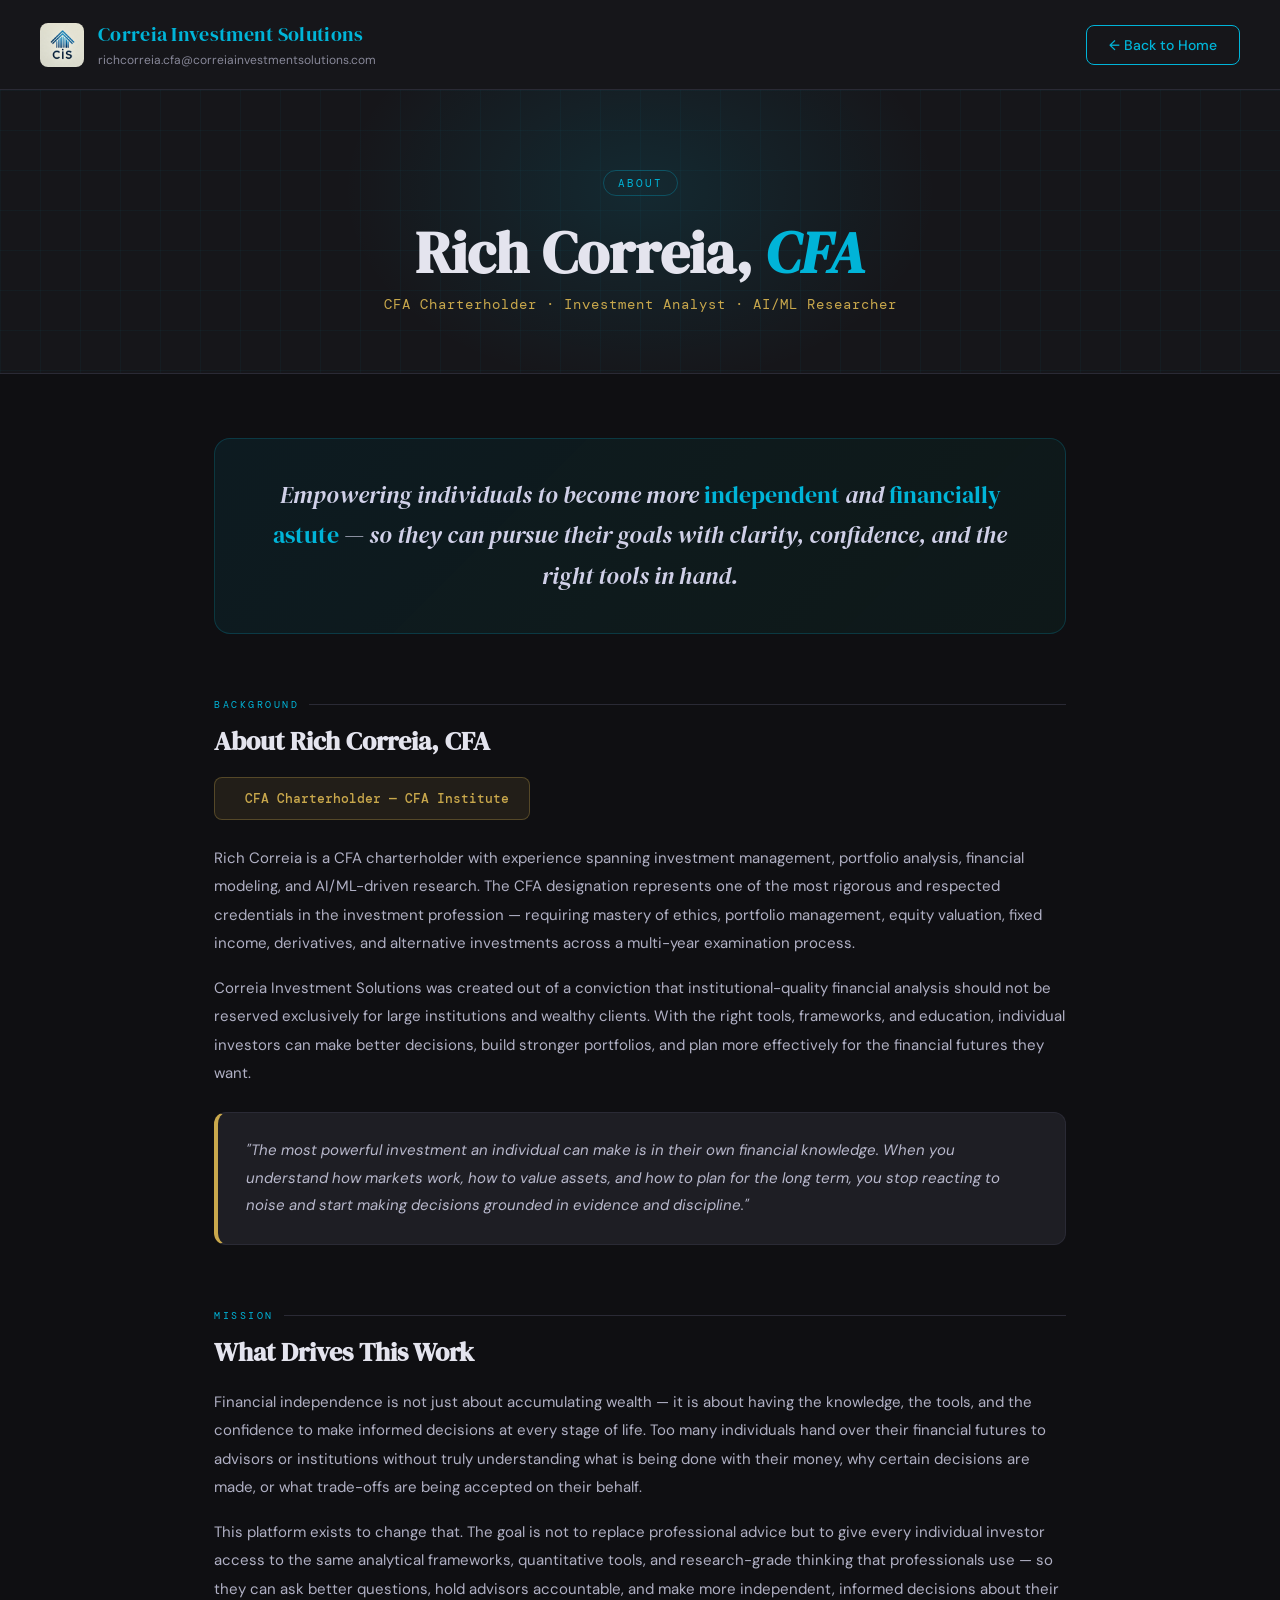
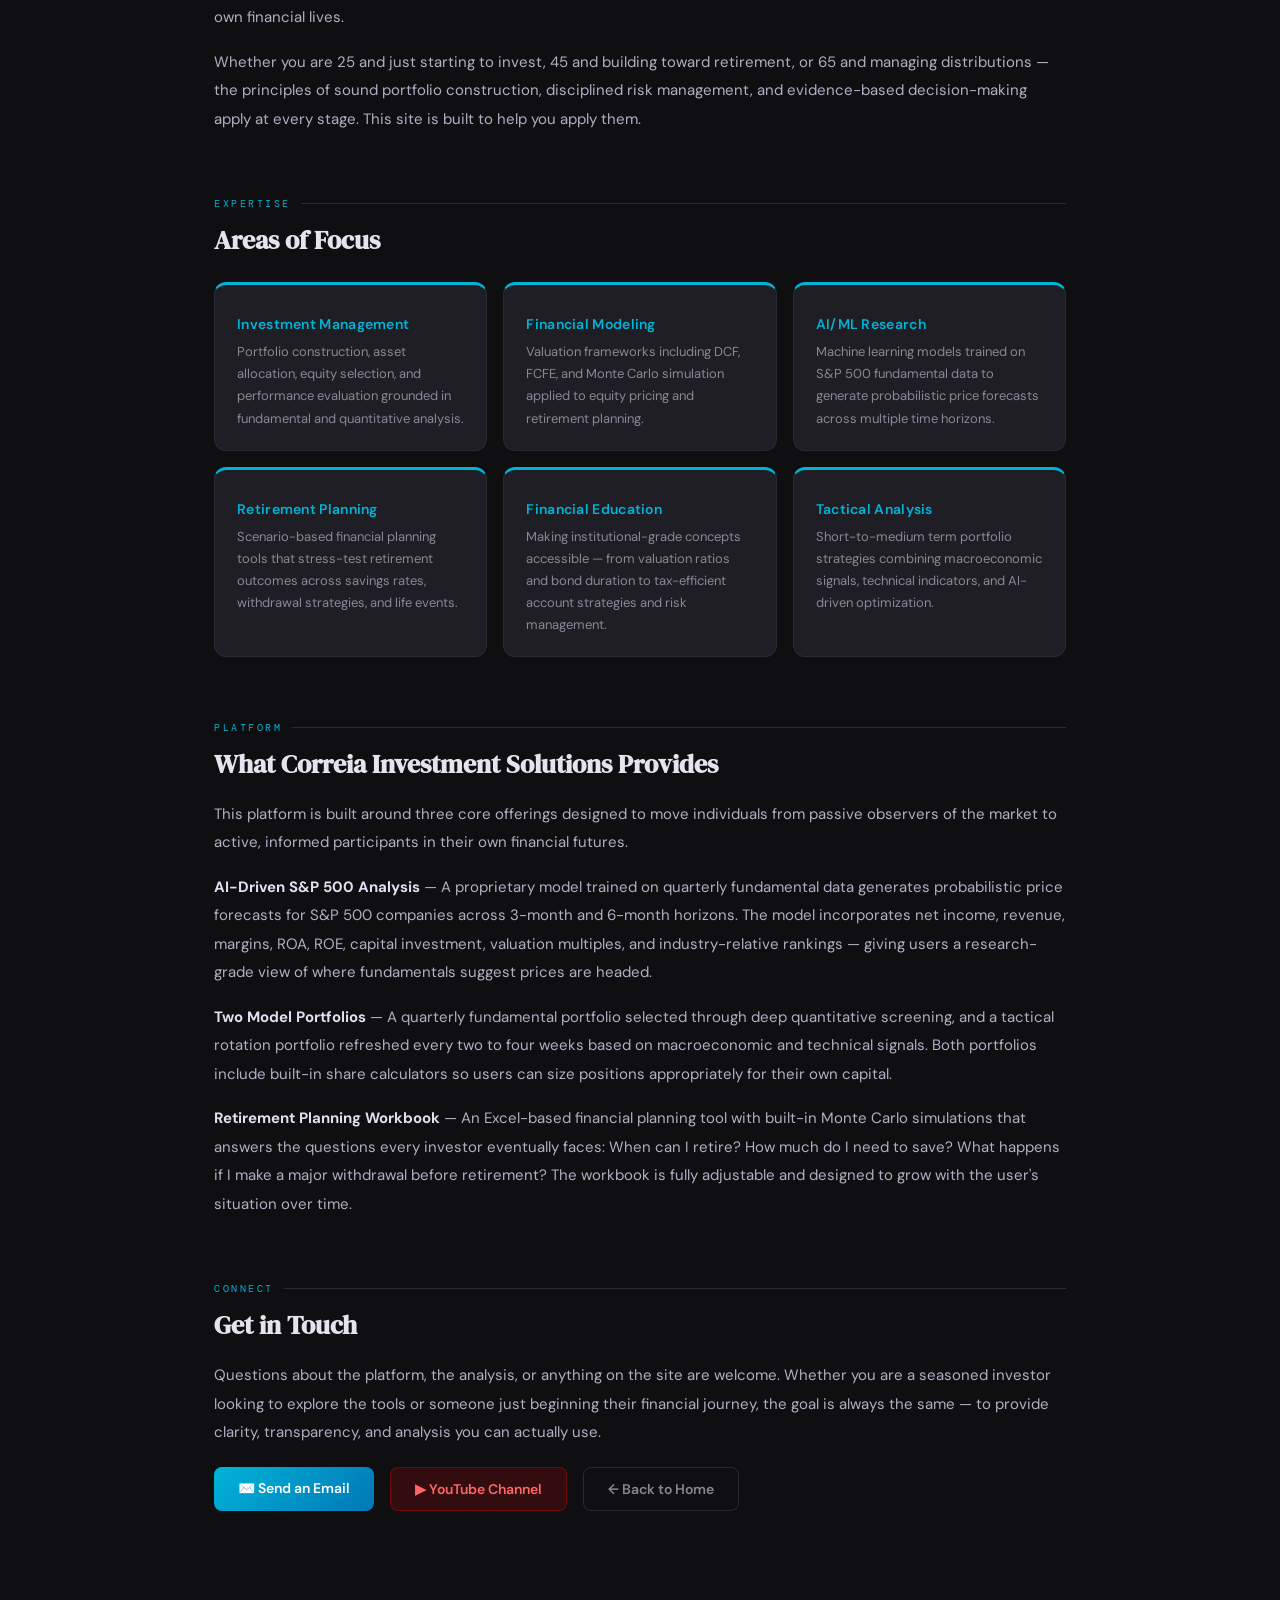
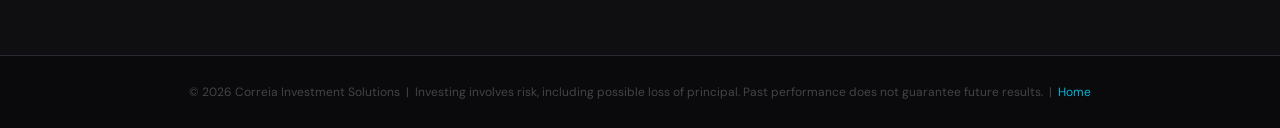
==== about.html @ 6f82992a "commit" ====
<!DOCTYPE html>
<html lang="en">
<head>
  <meta charset="UTF-8" />
  <meta name="viewport" content="width=device-width, initial-scale=1.0" />
  <title>About — Correia Investment Solutions</title>

  <!-- Google tag -->
  <script async src="https://www.googletagmanager.com/gtag/js?id=G-JVTLY699PB"></script>
  <script>
    window.dataLayer = window.dataLayer || [];
    function gtag(){dataLayer.push(arguments);}
    gtag('js', new Date());
    gtag('config', 'G-JVTLY699PB');
  </script>

  <link rel="preconnect" href="https://fonts.googleapis.com" />
  <link href="https://fonts.googleapis.com/css2?family=DM+Serif+Display:ital@0;1&family=DM+Sans:wght@300;400;500;600&family=DM+Mono:wght@400;500&display=swap" rel="stylesheet" />

  <style>
    *, *::before, *::after { box-sizing: border-box; margin: 0; padding: 0; }

    :root {
      --bg:       #0f0f12;
      --surface:  #16161a;
      --surface2: #1e1e24;
      --border:   #2a2a35;
      --cyan:     #00b4d8;
      --gold:     #c9a84c;
      --green:    #00c896;
      --text:     #e4e4ee;
      --muted:    #888899;
    }

    html { scroll-behavior: smooth; }

    body {
      font-family: 'DM Sans', sans-serif;
      background: var(--bg);
      color: var(--text);
      min-height: 100vh;
      overflow-x: hidden;
    }

    /* ===== HEADER ===== */
    .about-header {
      background: var(--surface);
      border-bottom: 1px solid var(--border);
      padding: 20px 40px;
      display: flex;
      align-items: center;
      justify-content: space-between;
      flex-wrap: wrap;
      gap: 12px;
    }

    .header-brand {
      display: flex;
      align-items: center;
      gap: 14px;
    }

    .header-logo {
      width: 44px;
      height: 44px;
      object-fit: contain;
      border-radius: 8px;
    }

    .header-name {
      font-family: 'DM Serif Display', serif;
      font-size: 20px;
      color: var(--cyan);
      letter-spacing: 0.3px;
    }

    .header-email {
      font-size: 12px;
      color: var(--muted);
      margin-top: 2px;
      text-decoration: none;
      transition: color 0.2s;
    }

    .header-email:hover { color: var(--cyan); }

    .back-home-btn {
      padding: 10px 22px;
      background: transparent;
      border: 1px solid var(--cyan);
      color: var(--cyan);
      border-radius: 8px;
      font-family: 'DM Sans', sans-serif;
      font-size: 14px;
      font-weight: 500;
      text-decoration: none;
      transition: all 0.2s ease;
      white-space: nowrap;
    }

    .back-home-btn:hover {
      background: var(--cyan);
      color: #000;
    }

    /* ===== HERO ===== */
    .about-hero {
      position: relative;
      overflow: hidden;
      padding: 80px 40px 60px;
      text-align: center;
      background: var(--surface);
      border-bottom: 1px solid var(--border);
    }

    /* Decorative grid background */
    .about-hero::before {
      content: '';
      position: absolute;
      inset: 0;
      background-image:
        linear-gradient(rgba(0,180,216,0.04) 1px, transparent 1px),
        linear-gradient(90deg, rgba(0,180,216,0.04) 1px, transparent 1px);
      background-size: 40px 40px;
      pointer-events: none;
    }

    /* Radial glow */
    .about-hero::after {
      content: '';
      position: absolute;
      top: -100px;
      left: 50%;
      transform: translateX(-50%);
      width: 600px;
      height: 400px;
      background: radial-gradient(ellipse, rgba(0,180,216,0.12) 0%, transparent 70%);
      pointer-events: none;
    }

    .hero-tag {
      display: inline-block;
      font-family: 'DM Mono', monospace;
      font-size: 11px;
      letter-spacing: 2px;
      text-transform: uppercase;
      color: var(--cyan);
      border: 1px solid rgba(0,180,216,0.3);
      padding: 5px 14px;
      border-radius: 20px;
      margin-bottom: 24px;
      position: relative;
      z-index: 1;
    }

    .hero-title {
      font-family: 'DM Serif Display', serif;
      font-size: clamp(36px, 5vw, 58px);
      color: var(--text);
      line-height: 1.15;
      position: relative;
      z-index: 1;
      margin-bottom: 8px;
    }

    .hero-title span {
      color: var(--cyan);
      font-style: italic;
    }

    .hero-credential {
      font-family: 'DM Mono', monospace;
      font-size: 14px;
      color: var(--gold);
      letter-spacing: 1px;
      position: relative;
      z-index: 1;
      margin-top: 8px;
    }

    /* ===== MAIN CONTENT ===== */
    .about-main {
      max-width: 900px;
      margin: 0 auto;
      padding: 64px 24px 80px;
    }

    /* ===== SECTION BLOCK ===== */
    .about-block {
      margin-bottom: 64px;
      opacity: 0;
      transform: translateY(24px);
      animation: fadeUp 0.6s ease forwards;
    }

    .about-block:nth-child(1) { animation-delay: 0.1s; }
    .about-block:nth-child(2) { animation-delay: 0.2s; }
    .about-block:nth-child(3) { animation-delay: 0.3s; }
    .about-block:nth-child(4) { animation-delay: 0.4s; }
    .about-block:nth-child(5) { animation-delay: 0.5s; }

    @keyframes fadeUp {
      to { opacity: 1; transform: translateY(0); }
    }

    .block-label {
      font-family: 'DM Mono', monospace;
      font-size: 10px;
      letter-spacing: 2.5px;
      text-transform: uppercase;
      color: var(--cyan);
      margin-bottom: 14px;
      display: flex;
      align-items: center;
      gap: 10px;
    }

    .block-label::after {
      content: '';
      flex: 1;
      height: 1px;
      background: var(--border);
    }

    .block-title {
      font-family: 'DM Serif Display', serif;
      font-size: 26px;
      color: var(--text);
      margin-bottom: 18px;
      line-height: 1.3;
    }

    .block-text {
      font-size: 15px;
      color: #b0b0c4;
      line-height: 1.9;
      margin-bottom: 16px;
    }

    .block-text:last-child { margin-bottom: 0; }

    /* ===== HIGHLIGHT BOX ===== */
    .highlight-box {
      background: var(--surface2);
      border: 1px solid var(--border);
      border-left: 4px solid var(--gold);
      border-radius: 12px;
      padding: 24px 28px;
      margin: 24px 0;
    }

    .highlight-box p {
      font-size: 15px;
      color: #b8b8cc;
      line-height: 1.85;
      font-style: italic;
    }

    /* ===== VALUES GRID ===== */
    .values-grid {
      display: grid;
      grid-template-columns: repeat(auto-fit, minmax(240px, 1fr));
      gap: 16px;
      margin-top: 24px;
    }

    .value-card {
      background: var(--surface2);
      border: 1px solid var(--border);
      border-top: 3px solid var(--cyan);
      border-radius: 12px;
      padding: 20px 22px;
      transition: transform 0.2s ease, box-shadow 0.2s ease;
    }

    .value-card:hover {
      transform: translateY(-3px);
      box-shadow: 0 8px 28px rgba(0,180,216,0.12);
    }

    .value-icon {
      font-size: 24px;
      margin-bottom: 10px;
    }

    .value-title {
      font-size: 14px;
      font-weight: 600;
      color: var(--cyan);
      margin-bottom: 8px;
      letter-spacing: 0.3px;
    }

    .value-text {
      font-size: 13px;
      color: var(--muted);
      line-height: 1.7;
    }

    /* ===== CREDENTIAL BADGE ===== */
    .credential-badge {
      display: inline-flex;
      align-items: center;
      gap: 10px;
      background: rgba(201,168,76,0.1);
      border: 1px solid rgba(201,168,76,0.3);
      border-radius: 8px;
      padding: 12px 20px;
      margin-bottom: 24px;
    }

    .credential-badge-icon { font-size: 20px; }

    .credential-badge-text {
      font-family: 'DM Mono', monospace;
      font-size: 13px;
      color: var(--gold);
      font-weight: 500;
    }

    /* ===== MISSION STATEMENT ===== */
    .mission-statement {
      background: linear-gradient(135deg, rgba(0,180,216,0.08), rgba(0,200,150,0.05));
      border: 1px solid rgba(0,180,216,0.2);
      border-radius: 16px;
      padding: 36px 40px;
      text-align: center;
      margin-bottom: 64px;
    }

    .mission-statement p {
      font-family: 'DM Serif Display', serif;
      font-size: clamp(18px, 2.5vw, 24px);
      color: #d0d0e8;
      line-height: 1.7;
      font-style: italic;
    }

    .mission-statement p span {
      color: var(--cyan);
      font-style: normal;
    }

    /* ===== FOOTER ===== */
    .about-footer {
      background: #0a0a0d;
      border-top: 1px solid var(--border);
      padding: 28px 40px;
      text-align: center;
    }

    .about-footer p {
      font-size: 12px;
      color: #444;
    }

    .about-footer a {
      color: var(--cyan);
      text-decoration: none;
    }

    @media (max-width: 600px) {
      .about-header { padding: 16px 20px; }
      .about-hero   { padding: 48px 20px 40px; }
      .about-main   { padding: 40px 16px 60px; }
      .mission-statement { padding: 24px 20px; }
    }
  </style>
</head>
<body>

  <!-- ===== Header ===== -->
  <header class="about-header">
    <div class="header-brand">
      <img src="data/CIS brand 2.webp" alt="CIS Logo" class="header-logo"
           onerror="this.style.display='none'" />
      <div>
        <div class="header-name">Correia Investment Solutions</div>
        <a href="mailto:richcorreia.cfa@correiainvestmentsolutions.com"
           class="header-email">
          richcorreia.cfa@correiainvestmentsolutions.com
        </a>
      </div>
    </div>
    <a href="index.html" class="back-home-btn">← Back to Home</a>
  </header>

  <!-- ===== Hero ===== -->
  <div class="about-hero">
    <div class="hero-tag">About</div>
    <h1 class="hero-title">Rich Correia, <span>CFA</span></h1>
    <p class="hero-credential">CFA Charterholder · Investment Analyst · AI/ML Researcher</p>
  </div>

  <!-- ===== Main Content ===== -->
  <main class="about-main">

    <!-- Mission Statement -->
    <div class="mission-statement">
      <p>
        Empowering individuals to become more <span>independent</span> and
        <span>financially astute</span> — so they can pursue their goals with
        clarity, confidence, and the right tools in hand.
      </p>
    </div>

    <!-- About Rich -->
    <div class="about-block">
      <div class="block-label">Background</div>
      <h2 class="block-title">About Rich Correia, CFA</h2>

      <div class="credential-badge">
        <span class="credential-badge-icon"></span>
        <span class="credential-badge-text">CFA Charterholder — CFA Institute</span>
      </div>

      <p class="block-text">
        Rich Correia is a CFA charterholder with experience spanning investment management,
        portfolio analysis, financial modeling, and AI/ML-driven research. The CFA designation
        represents one of the most rigorous and respected credentials in the investment
        profession — requiring mastery of ethics, portfolio management, equity valuation,
        fixed income, derivatives, and alternative investments across a multi-year examination
        process.
      </p>
      <p class="block-text">
        Correia Investment Solutions was created out of a conviction that institutional-quality
        financial analysis should not be reserved exclusively for large institutions and wealthy
        clients. With the right tools, frameworks, and education, individual investors can
        make better decisions, build stronger portfolios, and plan more effectively for the
        financial futures they want.
      </p>

      <div class="highlight-box">
        <p>
          "The most powerful investment an individual can make is in their own financial
          knowledge. When you understand how markets work, how to value assets, and how
          to plan for the long term, you stop reacting to noise and start making decisions
          grounded in evidence and discipline."
        </p>
      </div>
    </div>

    <!-- What Drives This Work -->
    <div class="about-block">
      <div class="block-label">Mission</div>
      <h2 class="block-title">What Drives This Work</h2>
      <p class="block-text">
        Financial independence is not just about accumulating wealth — it is about having
        the knowledge, the tools, and the confidence to make informed decisions at every
        stage of life. Too many individuals hand over their financial futures to advisors
        or institutions without truly understanding what is being done with their money,
        why certain decisions are made, or what trade-offs are being accepted on their
        behalf.
      </p>
      <p class="block-text">
        This platform exists to change that. The goal is not to replace professional advice
        but to give every individual investor access to the same analytical frameworks,
        quantitative tools, and research-grade thinking that professionals use — so they
        can ask better questions, hold advisors accountable, and make more independent,
        informed decisions about their own financial lives.
      </p>
      <p class="block-text">
        Whether you are 25 and just starting to invest, 45 and building toward retirement,
        or 65 and managing distributions — the principles of sound portfolio construction,
        disciplined risk management, and evidence-based decision-making apply at every stage.
        This site is built to help you apply them.
      </p>
    </div>

    <!-- Core Expertise -->
    <div class="about-block">
      <div class="block-label">Expertise</div>
      <h2 class="block-title">Areas of Focus</h2>
      <div class="values-grid">
        <div class="value-card">
          <div class="value-icon"></div>
          <div class="value-title">Investment Management</div>
          <p class="value-text">
            Portfolio construction, asset allocation, equity selection, and
            performance evaluation grounded in fundamental and quantitative analysis.
          </p>
        </div>
        <div class="value-card">
          <div class="value-icon"></div>
          <div class="value-title">Financial Modeling</div>
          <p class="value-text">
            Valuation frameworks including DCF, FCFE, and Monte Carlo simulation
            applied to equity pricing and retirement planning.
          </p>
        </div>
        <div class="value-card">
          <div class="value-icon"></div>
          <div class="value-title">AI/ML Research</div>
          <p class="value-text">
            Machine learning models trained on S&P 500 fundamental data to generate
            probabilistic price forecasts across multiple time horizons.
          </p>
        </div>
        <div class="value-card">
          <div class="value-icon"></div>
          <div class="value-title">Retirement Planning</div>
          <p class="value-text">
            Scenario-based financial planning tools that stress-test retirement
            outcomes across savings rates, withdrawal strategies, and life events.
          </p>
        </div>
        <div class="value-card">
          <div class="value-icon"></div>
          <div class="value-title">Financial Education</div>
          <p class="value-text">
            Making institutional-grade concepts accessible — from valuation ratios
            and bond duration to tax-efficient account strategies and risk management.
          </p>
        </div>
        <div class="value-card">
          <div class="value-icon"></div>
          <div class="value-title">Tactical Analysis</div>
          <p class="value-text">
            Short-to-medium term portfolio strategies combining macroeconomic signals,
            technical indicators, and AI-driven optimization.
          </p>
        </div>
      </div>
    </div>

    <!-- What This Site Provides -->
    <div class="about-block">
      <div class="block-label">Platform</div>
      <h2 class="block-title">What Correia Investment Solutions Provides</h2>
      <p class="block-text">
        This platform is built around three core offerings designed to move individuals
        from passive observers of the market to active, informed participants in their
        own financial futures.
      </p>
      <p class="block-text">
        <strong style="color:#e0e0f0;">AI-Driven S&P 500 Analysis</strong> — A proprietary
        model trained on quarterly fundamental data generates probabilistic price forecasts
        for S&P 500 companies across 3-month and 6-month horizons. The model incorporates
        net income, revenue, margins, ROA, ROE, capital investment, valuation multiples,
        and industry-relative rankings — giving users a research-grade view of where
        fundamentals suggest prices are headed.
      </p>
      <p class="block-text">
        <strong style="color:#e0e0f0;">Two Model Portfolios</strong> — A quarterly
        fundamental portfolio selected through deep quantitative screening, and a
        tactical rotation portfolio refreshed every two to four weeks based on
        macroeconomic and technical signals. Both portfolios include built-in share
        calculators so users can size positions appropriately for their own capital.
      </p>
      <p class="block-text">
        <strong style="color:#e0e0f0;">Retirement Planning Workbook</strong> — An Excel-based
        financial planning tool with built-in Monte Carlo simulations that answers the
        questions every investor eventually faces: When can I retire? How much do I need
        to save? What happens if I make a major withdrawal before retirement? The workbook
        is fully adjustable and designed to grow with the user's situation over time.
      </p>
    </div>

    <!-- Contact -->
    <div class="about-block">
      <div class="block-label">Connect</div>
      <h2 class="block-title">Get in Touch</h2>
      <p class="block-text">
        Questions about the platform, the analysis, or anything on the site are welcome.
        Whether you are a seasoned investor looking to explore the tools or someone just
        beginning their financial journey, the goal is always the same — to provide
        clarity, transparency, and analysis you can actually use.
      </p>
      <div style="display:flex;gap:16px;flex-wrap:wrap;margin-top:20px;">
        <a href="mailto:richcorreia.cfa@correiainvestmentsolutions.com"
           style="padding:12px 24px;background:linear-gradient(135deg,#00b4d8,#0077b6);
                  color:white;border-radius:8px;text-decoration:none;font-size:14px;
                  font-weight:600;transition:all 0.2s;"
           onmouseover="this.style.transform='translateY(-2px)'"
           onmouseout="this.style.transform='translateY(0)'">
          ✉️ Send an Email
        </a>
        <a href="https://www.youtube.com/channel/UC14YDZ4QVl5CKm8Y_TYwxKA"
           target="_blank"
           style="padding:12px 24px;background:rgba(255,0,0,0.15);border:1px solid rgba(255,0,0,0.3);
                  color:#ff6666;border-radius:8px;text-decoration:none;font-size:14px;
                  font-weight:600;transition:all 0.2s;"
           onmouseover="this.style.background='rgba(255,0,0,0.25)'"
           onmouseout="this.style.background='rgba(255,0,0,0.15)'">
          ▶ YouTube Channel
        </a>
        <a href="index.html"
           style="padding:12px 24px;background:transparent;border:1px solid #2a2a35;
                  color:#888;border-radius:8px;text-decoration:none;font-size:14px;
                  font-weight:600;transition:all 0.2s;"
           onmouseover="this.style.borderColor='#00b4d8';this.style.color='#00b4d8'"
           onmouseout="this.style.borderColor='#2a2a35';this.style.color='#888'">
          ← Back to Home
        </a>
      </div>
    </div>

  </main>

  <!-- ===== Footer ===== -->
  <footer class="about-footer">
    <p>
      &copy; 2026 Correia Investment Solutions &nbsp;|&nbsp;
      Investing involves risk, including possible loss of principal.
      Past performance does not guarantee future results. &nbsp;|&nbsp;
      <a href="index.html">Home</a>
    </p>
  </footer>

</body>
</html>
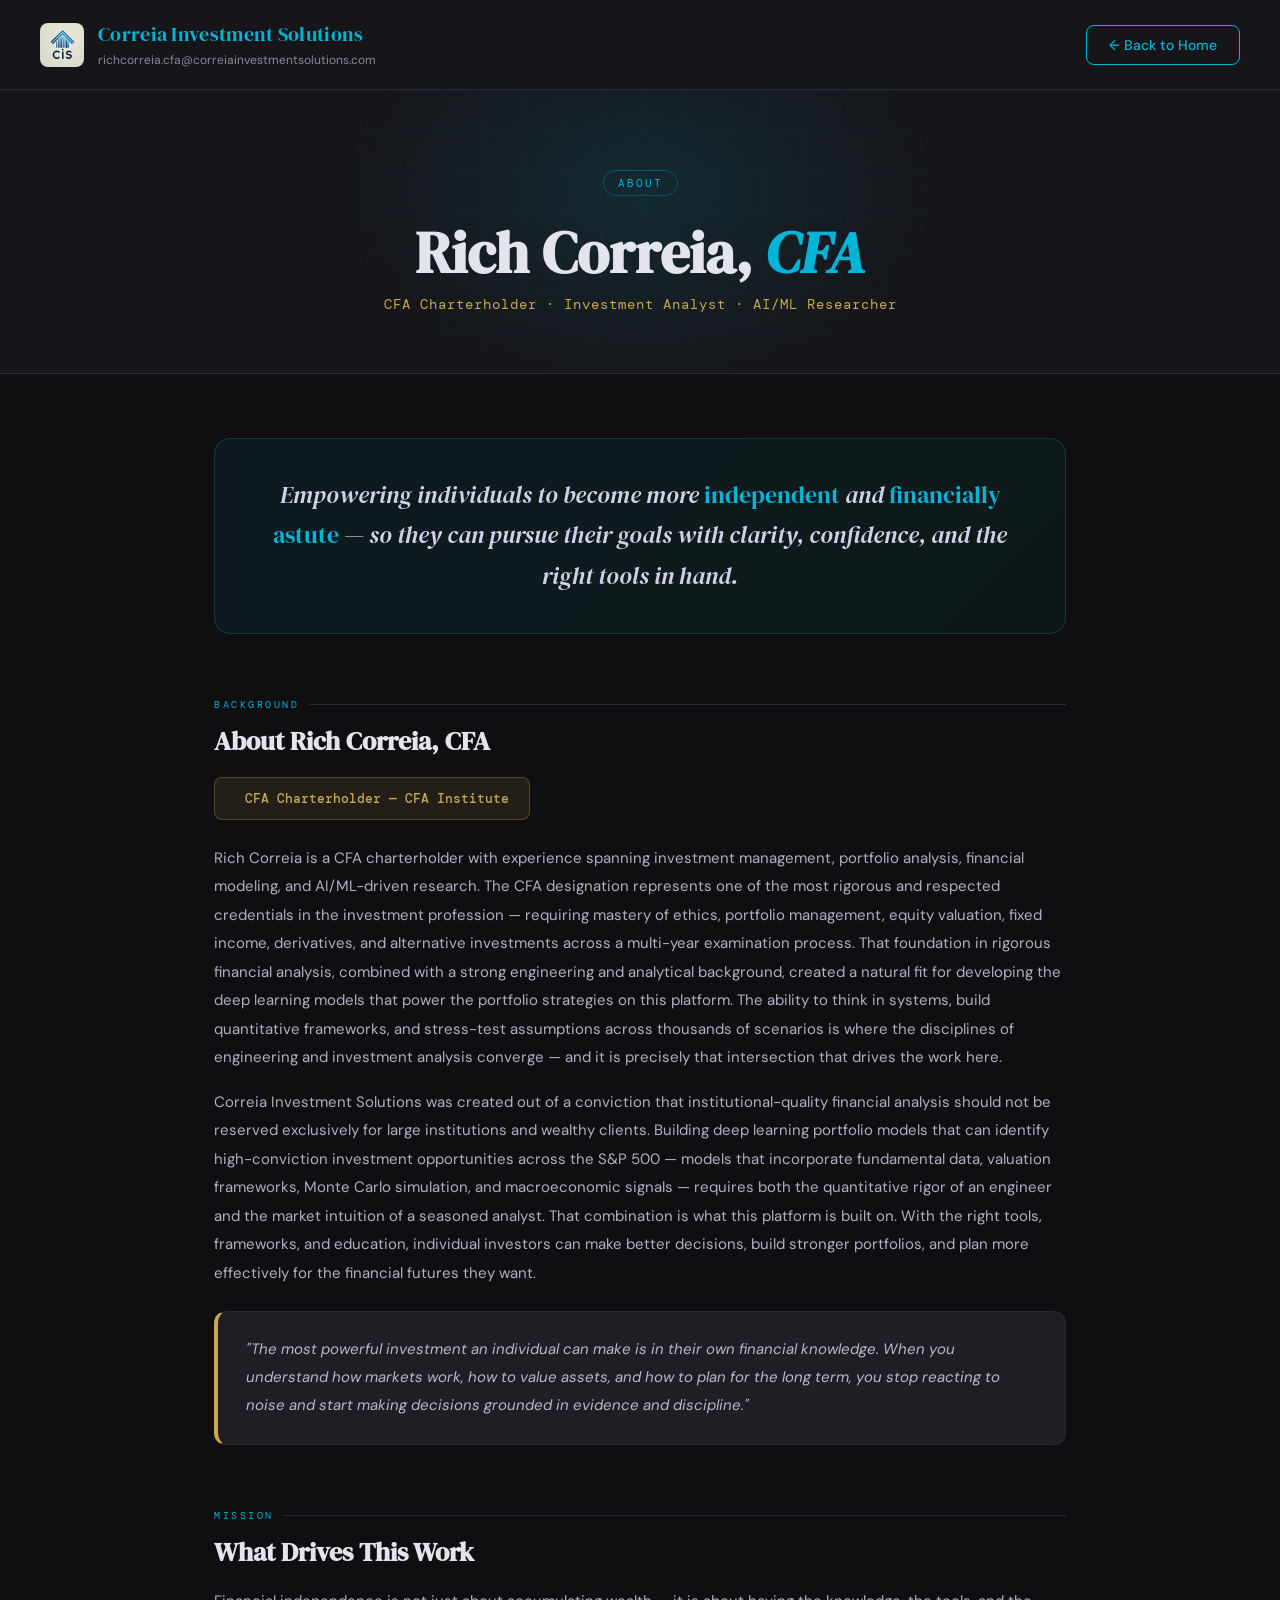
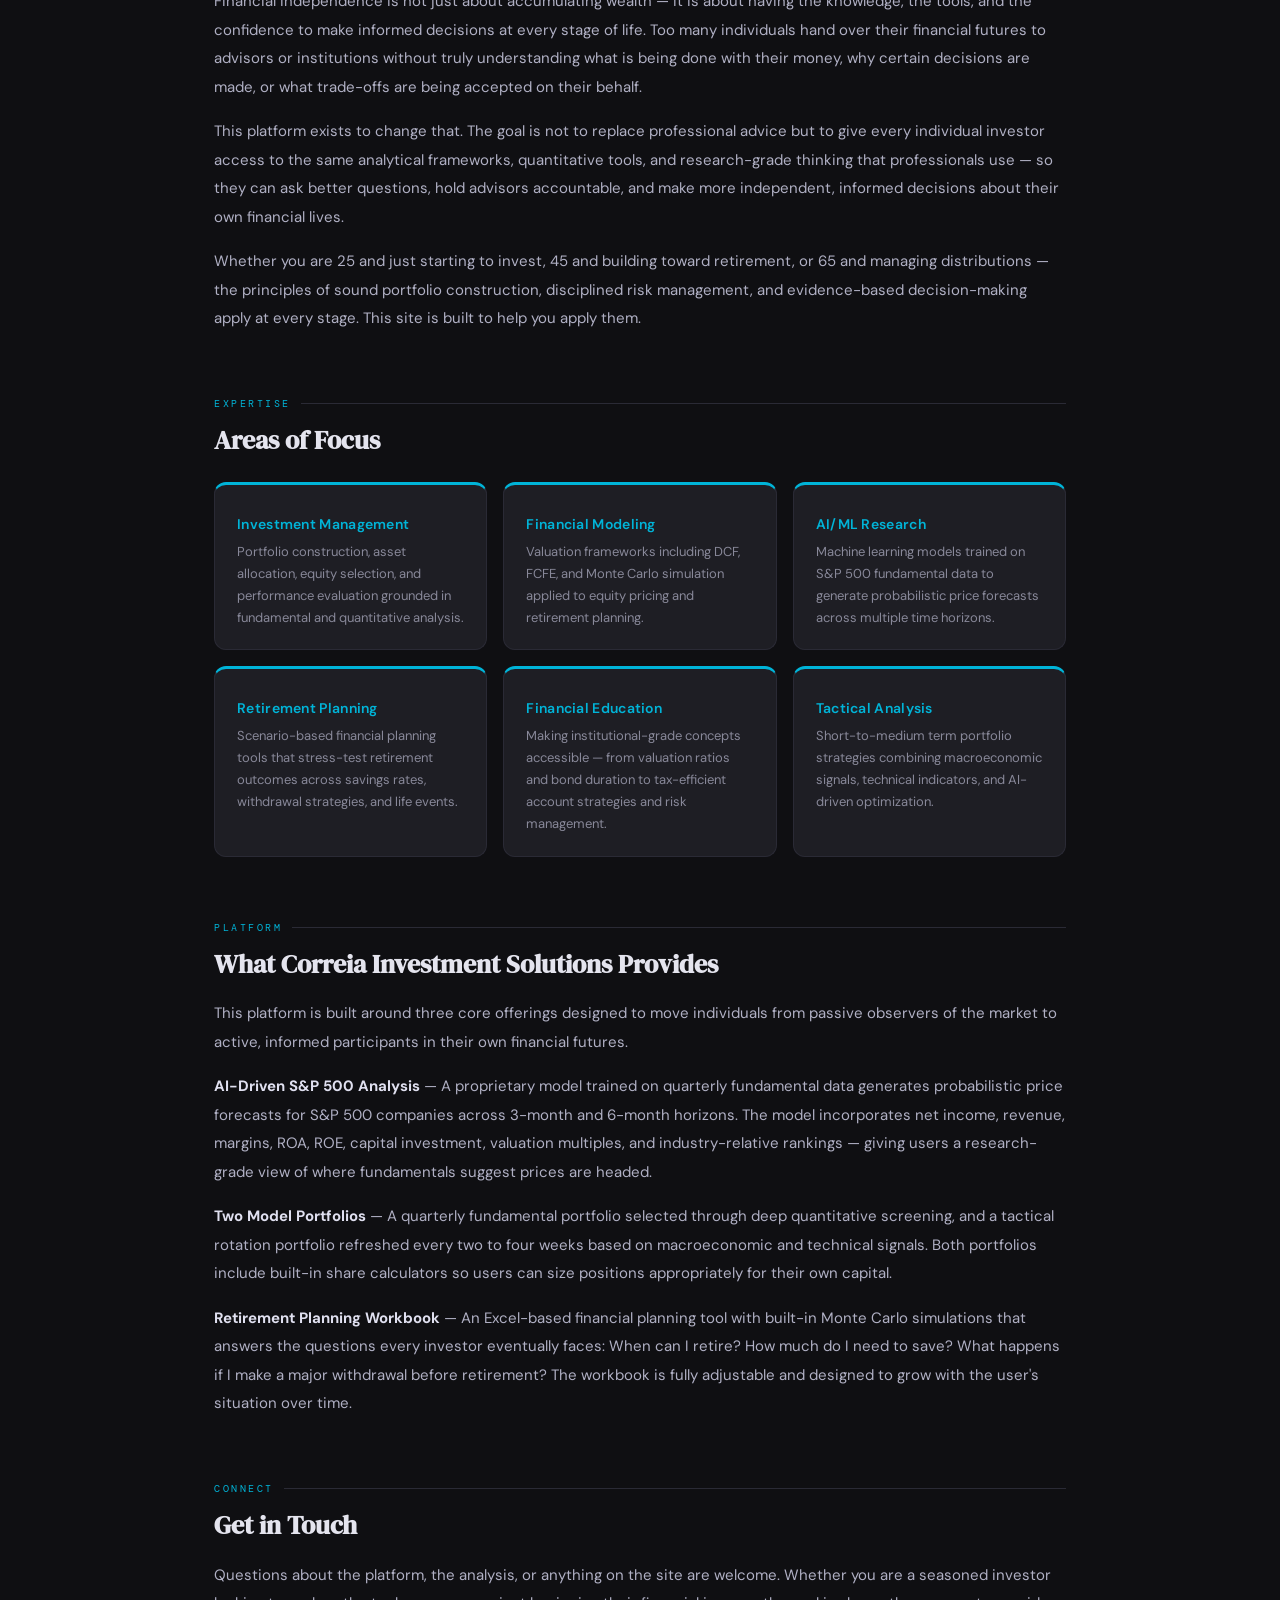
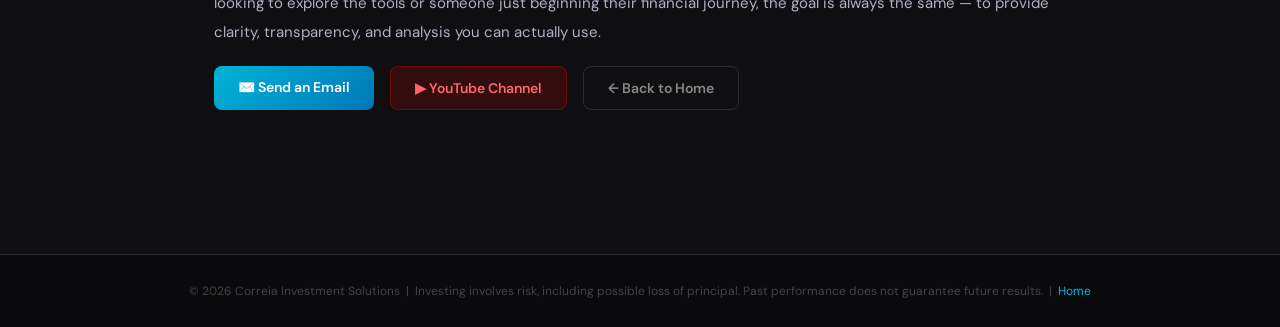
==== commit 27b4d89f: "commit" ====
--- a/about.html
+++ b/about.html
@@ -420,14 +420,24 @@
         represents one of the most rigorous and respected credentials in the investment
         profession — requiring mastery of ethics, portfolio management, equity valuation,
         fixed income, derivatives, and alternative investments across a multi-year examination
-        process.
-      </p>
+        process. That foundation in rigorous financial analysis, combined with a strong
+        engineering and analytical background, created a natural fit for developing the
+        deep learning models that power the portfolio strategies on this platform. The ability
+        to think in systems, build quantitative frameworks, and stress-test assumptions across
+        thousands of scenarios is where the disciplines of engineering and investment analysis
+        converge — and it is precisely that intersection that drives the work here.
+      </p>
+
       <p class="block-text">
         Correia Investment Solutions was created out of a conviction that institutional-quality
         financial analysis should not be reserved exclusively for large institutions and wealthy
-        clients. With the right tools, frameworks, and education, individual investors can
-        make better decisions, build stronger portfolios, and plan more effectively for the
-        financial futures they want.
+        clients. Building deep learning portfolio models that can identify high-conviction
+        investment opportunities across the S&P 500 — models that incorporate fundamental
+        data, valuation frameworks, Monte Carlo simulation, and macroeconomic signals — requires
+        both the quantitative rigor of an engineer and the market intuition of a seasoned analyst.
+        That combination is what this platform is built on. With the right tools, frameworks,
+        and education, individual investors can make better decisions, build stronger portfolios,
+        and plan more effectively for the financial futures they want.
       </p>
 
       <div class="highlight-box">
